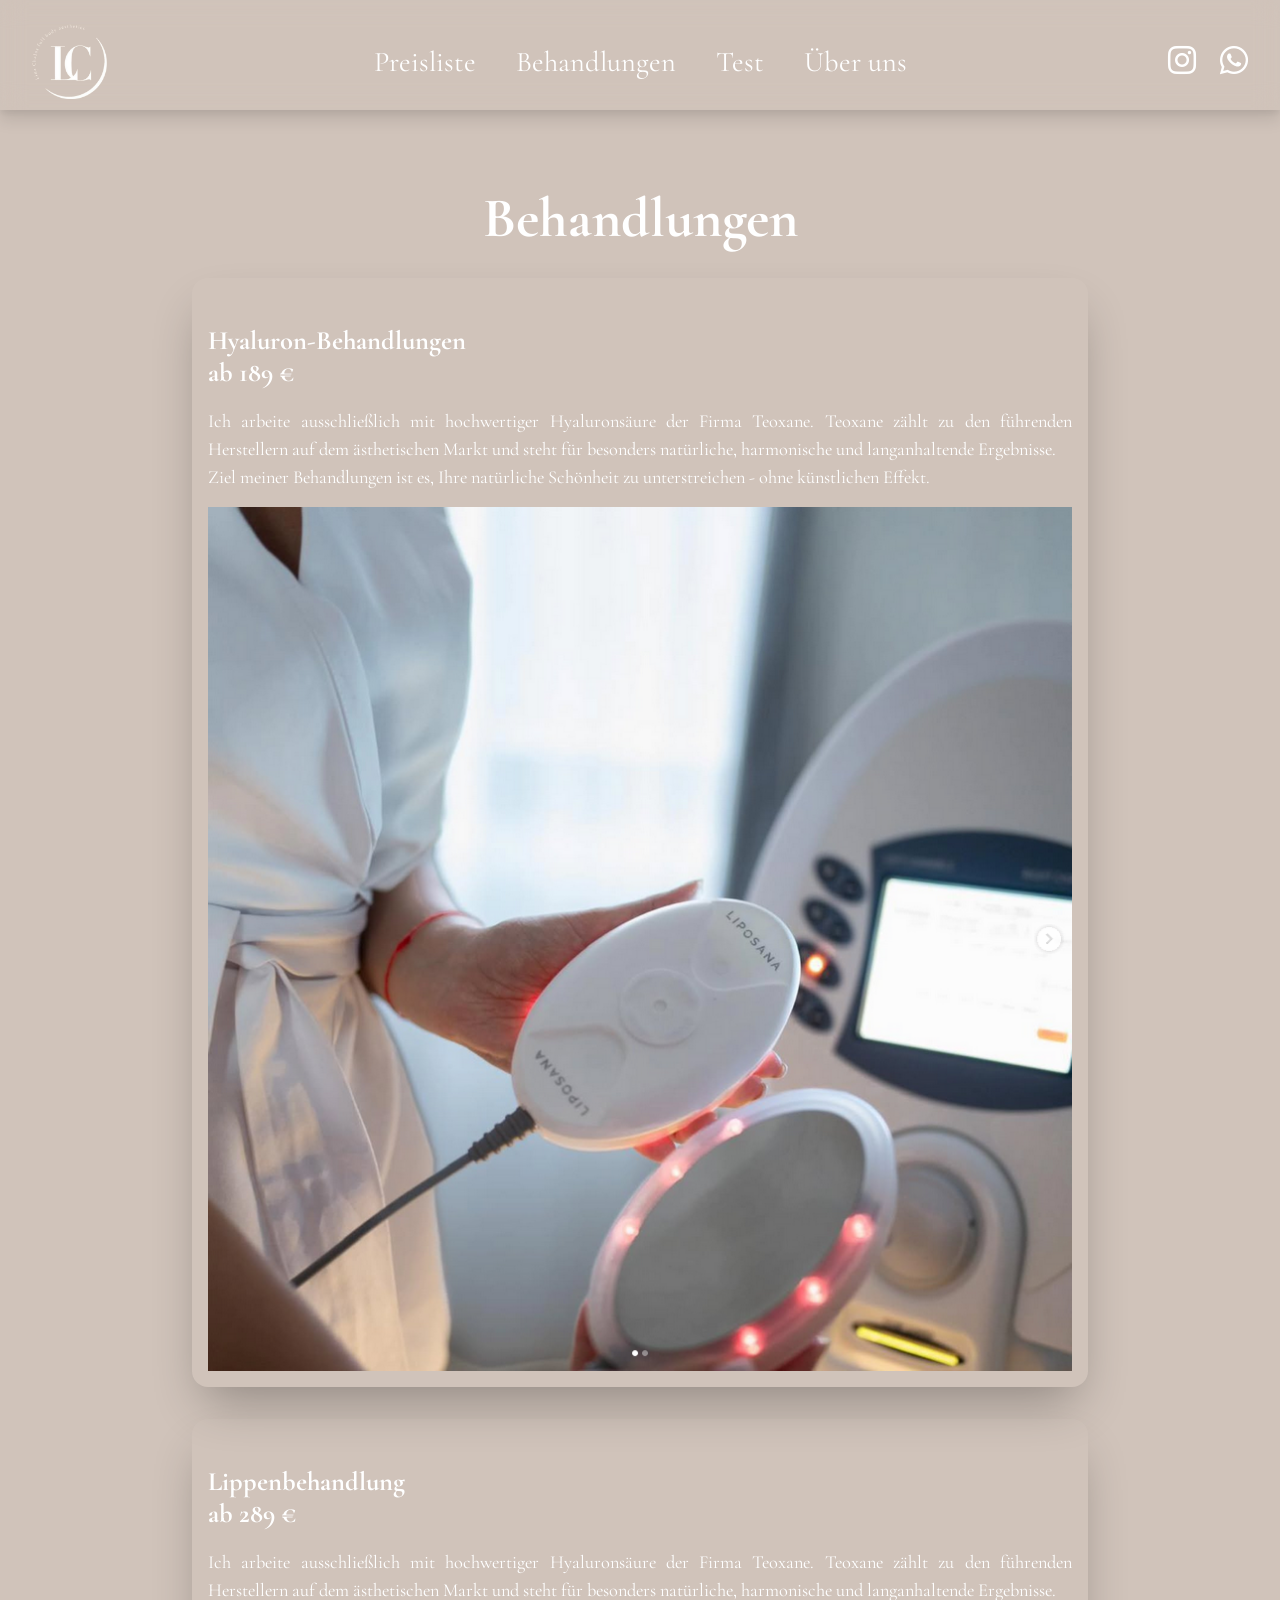
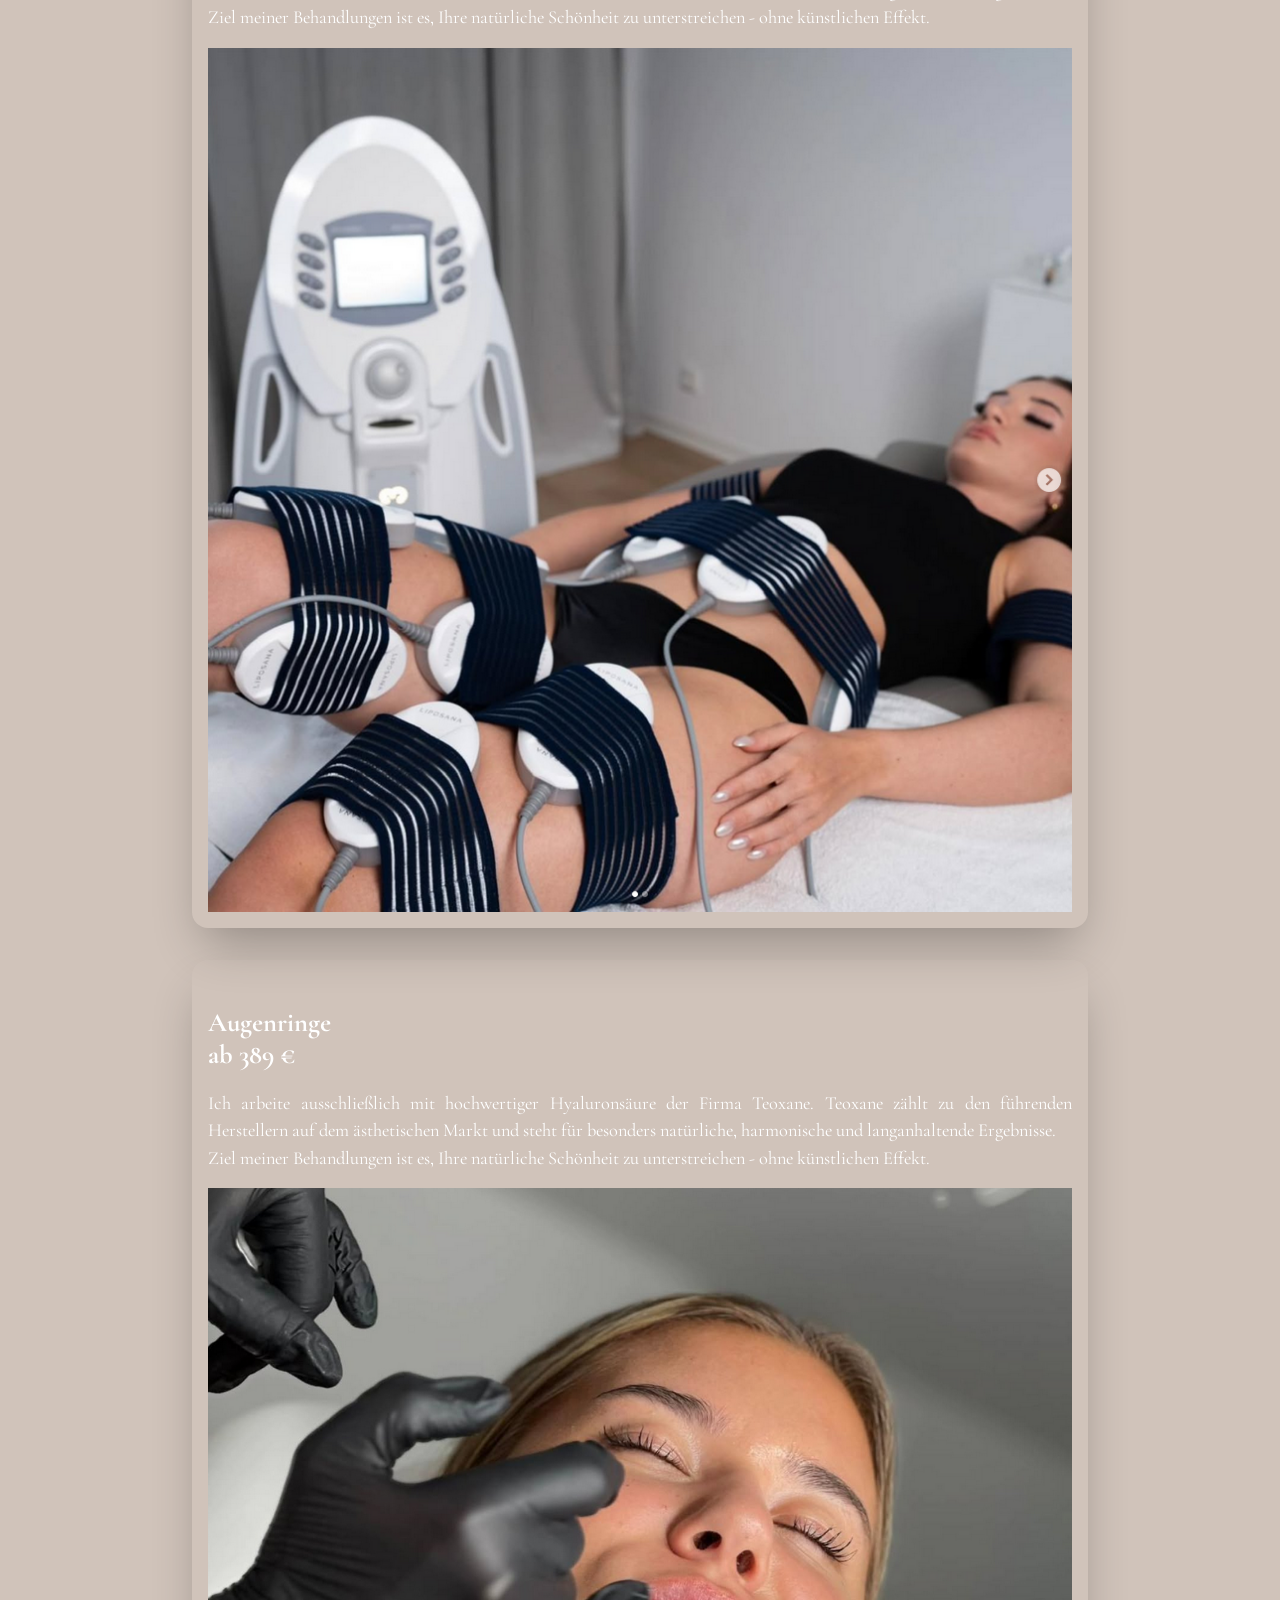
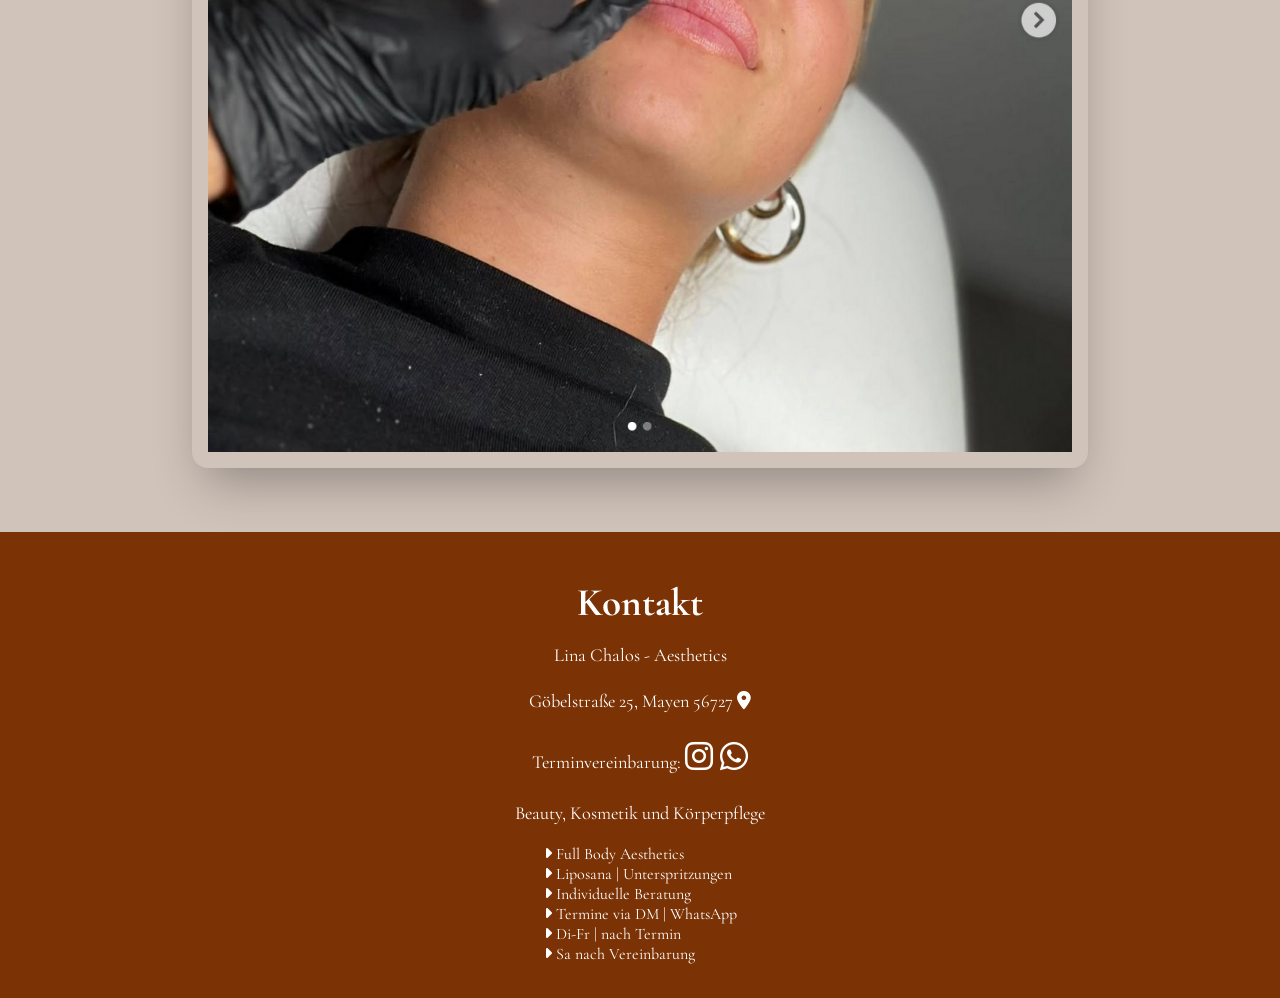
==== behandlungen.html @ 9b695834 "behandlungseite" ====
<!DOCTYPE html>
<html lang="de">

<head>
    <meta charset="UTF-8">
    <meta name="viewport" content="width=device-width, initial-scale=1.0">

    <title>Lina Chalos - Full Body Aesthetics</title>
    <!-- <script src="https://cdn.tailwindcss.com"></script> -->
    <link rel="stylesheet" href="stylesheet.css">
    <link href="https://fonts.googleapis.com/css2?family=Cormorant+Garamond:wght@400;500;600&display=swap"
        rel="stylesheet">
    <link rel="stylesheet" href="https://cdnjs.cloudflare.com/ajax/libs/font-awesome/6.5.0/css/all.min.css">
    <script src="script.js"></script>
</head>

<body class="hintergrund-beige">

    <!-- NAVBAR -->
    <nav>
        <div class="nav-container">

            <!-- Logo / Name -->
            <div class="logo">
                <a href="index.html">
                    <img src="images/logo-transparent2.png" alt="logo-linachalos-aesthetics">
                </a>
            </div>

            <!-- Desktop Navigation TODO übersetzten steht in chatgpt drinn Tailwind zu Css übersetzen -->
            <ul class="nav-menu">
                <li><a href="leistungen.html" class="font-luxery schrift-navigation">Preisliste</a>
                </li>
                <li><a href="#about" class="font-luxery schrift-navigation">Behandlungen</a></li>
                <li><a href="#about" class="font-luxery schrift-navigation">Test</a>
                </li>
                <li><a href="#about" class="font-luxery schrift-navigation">Über uns</a>
                </li>
            </ul>

            <!-- Instagram + Burger -->
            <div class="side-menu">

                <!-- Instagram -->
                <a href="https://www.instagram.com/lc_aesthetik/" target="_blank" class="instagram-logo">
                    <i class="fa-brands fa-instagram"></i>
                </a>

                <a href="https://wa.me/+491637782037" target="_blank" class="whatsapp-logo">
                    <i class="fa-brands fa-whatsapp"></i>
                </a>
                <button id="menu-btn" class="menu-btn-style font-luxery schrift-navigation">
                    <i class="fa-solid fa-bars"></i>
                </button>
            </div>
        </div>

        <!-- Mobile Menu -->
        <ul id="mobile-menu" class="mobile-menu-style">

            <li class="mobile-menu-liste mobile-menu-liste-style">
                <a href="leistungen.html" class="font-luxery schrift-navigation link-menu">Behandlungen</a>
            </li>
            <li class="mobile-menu-liste mobile-menu-liste-style">
                <a href="#about" class="font-luxery schrift-navigation">Über uns</a>
            </li>
            <li class="letzer-mobile-menu mobile-menu-letzte-liste-style">
                <a href="#about" class="font-luxery schrift-navigation">Impressum</a>
            </li>
        </ul>
    </nav>

    <!-- Preise -->
    <section id="erste-section" class="hintergrund-beige">

        <h1>
            Behandlungen
        </h1>

        <div class="bereich">

            <h3>Hyaluron-Behandlungen<br>ab 189 €</h3>
            <p>Ich arbeite ausschließlich mit hochwertiger Hyaluronsäure der Firma Teoxane.
                Teoxane
                zählt zu den führenden Herstellern auf dem ästhetischen Markt und steht für besonders natürliche,
                harmonische und langanhaltende Ergebnisse.<br>
                Ziel meiner Behandlungen ist es, Ihre natürliche Schönheit zu unterstreichen - ohne
                künstlichen Effekt. </p>

                <div class="card">
                <img src="images/behandlung1.png" alt="Lippenbehandlung 1">
            </div>
        </div>

        <div class="bereich">

            <h3>Lippenbehandlung<br>ab 289 €</h3>
            <p>Ich arbeite ausschließlich mit hochwertiger Hyaluronsäure der Firma Teoxane.
                Teoxane
                zählt zu den führenden Herstellern auf dem ästhetischen Markt und steht für besonders natürliche,
                harmonische und langanhaltende Ergebnisse.<br>
                Ziel meiner Behandlungen ist es, Ihre natürliche Schönheit zu unterstreichen - ohne
                künstlichen Effekt. </p>
            <div class="card">
                <img src="images/behandlung2.png" alt="Lippenbehandlung 1">
            </div>
        </div>

        <div class="bereich">

            <h3>Augenringe<br>ab 389 €</h3>
            <p>Ich arbeite ausschließlich mit hochwertiger Hyaluronsäure der Firma Teoxane.
                Teoxane
                zählt zu den führenden Herstellern auf dem ästhetischen Markt und steht für besonders natürliche,
                harmonische und langanhaltende Ergebnisse.<br>
                Ziel meiner Behandlungen ist es, Ihre natürliche Schönheit zu unterstreichen - ohne
                künstlichen Effekt. </p>

            <div class="card">
                <img src="images/behandlung3.png" alt="Lippenbehandlung 1">
            </div>
        </div>

    </section>

    <!-- CONTACT -->

    <footer class="footer-hintergrund">

        <h2>
            Kontakt
        </h2>

        <p>
            Lina Chalos - Aesthetics
        </p>

        <p>
            <a href="https://www.google.com/maps/place/G%C3%B6belstra%C3%9Fe+25,+56727+Mayen/@50.3298644,7.2211067,19.62z/data=!4m6!3m5!1s0x47be5b080a475837:0x84e1b6fbc0da92a9!8m2!3d50.3298758!4d7.2214305!16s%2Fg%2F11bw43x5q5?hl=de-de&entry=ttu&g_ep=EgoyMDI2MDQxNS4wIKXMDSoASAFQAw%3D%3D"
                target="_blank">
                Göbelstraße 25, Mayen 56727 <i class="fa-solid fa-location-dot"></i>
            </a>
        </p>

        <p>
            Terminvereinbarung:
            <!-- Instagram -->
            <a href="https://www.instagram.com/lc_aesthetik/" target="_blank"
                class="instagram-logo instagram-logo:hover px-1">
                <i class="fa-brands fa-instagram"></i>
            </a>
            <a href="https://wa.me/+491637782037" target="_blank" class="whatsapp-logo whatsapp-logo:hover">
                <i class="fa-brands fa-whatsapp"></i>
            </a>
        </p>
        <p>Beauty, Kosmetik und Körperpflege
        <ul class="font-luxury ">
            <li><i class="fa-solid fa-caret-right"></i> Full Body Aesthetics</li>
            <li><i class="fa-solid fa-caret-right"></i> Liposana | Unterspritzungen</li>
            <li><i class="fa-solid fa-caret-right"></i> Individuelle Beratung</li>
            <li><i class="fa-solid fa-caret-right"></i> Termine via DM | WhatsApp</li>
            <li><i class="fa-solid fa-caret-right"></i> Di-Fr | nach Termin</li>
            <li><i class="fa-solid fa-caret-right"></i></i> Sa nach Vereinbarung</li>
        </ul>
        </p>

    </footer>
    <script>
        imageSlides();
        // initNavbar();
        showBurgerMenu()
    </script>
</body>

</html>
---- stylesheet.css ----
@import "tailwindcss";

*, ::before, ::after {
  box-sizing: border-box;
}

body {
  font-size: 16px;
  margin: 0;
  padding: 0;
  width: 100%;
  overflow-x: hidden;
}

.hintergrund-beige {
  background-color: rgb(208, 195, 186);
}

.footer-hintergrund {
  background-color: rgb(123, 51, 6);
}

.font-luxury {
  font-family: 'Cormorant Garamond', serif;
}

.schrift-navigation {
  display: block;
  font-family: 'Cormorant Garamond', serif;
  font-size: clamp(1.5rem, 1.3rem + 0.6vw, 2.3rem);
  transition: all 0.5s ease;
  /* transition + duration-300 */
}

.schrift-navigation:hover {
  color: rgb(117, 81, 55);
  transform: scale(1.1);
  text-shadow:
    0 0 5px rgba(117, 81, 55, 0.6),
    0 0 10px rgba(117, 81, 55, 0.8),
    0 0 20px rgba(117, 81, 55, 1);
}

.nav-container {
  position: relative;         /* relative */
  display: flex;              /* flex */
  align-items: center;        /* items-center */
  padding-inline: 2rem;        /* px-8 (32px) rechts */
  padding-block: 1.5rem;        /* py-6 (24px) oben */
}

.nav-menu {
  display: none;
  position: absolute;
  left: 50%;
  transform: translateX(-50%);
  color: white;
  list-style: none; /* Entfernt die Aufzählungspunkte */
  padding: 0;       /* Entfernt den Standard-Einzug links */
  margin: 0;   /* Entfernt Standard-Abstände */
}

@media (min-width: 768px) {
  .nav-menu {
    display: flex;
    gap: 2.5rem;
    /* 10 * 0.25rem = 40px */
  }
}

.link-menu {
  text-decoration: none; /* Entfernt den Unterstrich */
  color: inherit;        /* Übernimmt die Farbe vom Elternelement (statt Blau) */
  cursor: pointer;       /* Behält das Finger-Symbol beim Drüberfahren */
}

.side-menu {
  margin-left: auto;
  /* ml-auto */
  display: flex;
  /* flex */
  align-items: center;
  /* items-center */
  gap: 1.5rem;
}

.menu-btn-style {
  color: white;
  background: none;
  border: none;
  padding: 0;
  cursor: pointer;
  appearance: none;
  transition-property: all;
  transition-timing-function: cubic-bezier(0.4, 0, 0.2, 1);
  transition-duration: 300ms;
}

 /* md:hidden (Ab 768px ausblenden) */
@media (min-width: 768px) {
  .menu-btn-style  {
    display: none;
  }
}

ul {
  list-style: none; /* Entfernt die Punkte */
  padding: 0;       /* Entfernt den Standard-Einzug links */
  margin: 0;        /* Entfernt Standard-Abstände */
}

a {
  text-decoration: none; /* Entfernt den Unterstrich */
  color: inherit;        /* Übernimmt die Farbe vom Elternelement */
}

.mobile-menu-style {
  /* Positionierung bleibt gleich */
  position: absolute;
  right: 0;
  top: 100%; /* "100%" bedeutet: Starte exakt da, wo die Navbar aufhört */
  z-index: 10;
  width: 16rem;

  /* Optik bleibt gleich */
  color: white;
  text-align: center;
  box-shadow: 0 10px 15px -3px rgba(0, 0, 0, 0.1);
  background-color: #646464cc; /* Beispiel-Hintergrund, damit man was sieht */

  /* --- DAS IST NEU FÜR DIE ANIMATION --- */
  opacity: 0;                /* Komplett durchsichtig */
  visibility: hidden;        /* Klicks gehen durch das Element hindurch */
  transform: translateY(-10px); /* Optional: Kleiner Slide-Effekt von oben */
  transition: all 800ms ease; /* Aktiviert die 1-Sekunden-Animation */
}

/* Ab 768px Breite wird das Menü強制 (forcé) ausgeblendet */
@media (min-width: 768px) {
  .mobile-menu-style {
    display: none !important;
    opacity: 0;
    visibility: hidden;
  }
}

/*Neue Klasse für MEnü punkt ausfahren*/
.is-open {
  opacity: 1;
  visibility: visible;
  transform: translateY(0);
}

.mobile-menu-liste {
  padding-top: 0.25rem;        /* py-1 (oben) */
  padding-bottom: 0.25rem;     /* py-1 (unten) */
  /*list-style: none;             Optional: Entfernt den Standard-Punkt */
}

.mobile-menu-liste-style {
  border-top: 2px solid white; /* border-t-2 & border-white */
}


.letzer-mobile-menu {
  /*border-color: white;       border-white */
  /*border-top-width: 2px;     border-t-2 */
  /*order-top-style: solid;   (In Tailwind impliziert) */
  
  /*padding-top: 0.25rem;      py-1 (1 * 0.25rem = 4px) */
  /*padding-bottom: 0.5rem;    pb-2 (2 * 0.25rem = 8px) */

  padding-top: 0.25rem;        /* pt-1 (Teil von py-1) -> 4px */
  padding-bottom: 0.5rem;      /* pb-2 (überschreibt pb-1) -> 8px */

}

.mobile-menu-letzte-liste-style {
  border-top: 2px solid white; /* border-t-2 & border-white */
  border-bottom: 2px solid white;
}

.text-geld {
  font-family: 'Cormorant Garamond', serif;
  color: rgb(117, 81, 55);
  font-weight: 900;
  font-size: 26px;
}

.instagram-logo {
  color: white;
  /* text-white */
  font-size: 2rem;
  /* text-2xl entspricht 1.5rem */
  transition: all 0.5s ease;
  /* transition + duration-300 */
}

.instagram-logo:hover {
  color: rgb(236, 72, 153);
  /* hover:text-pink-400 */
  transform: scale(1.1);
  /* hover:scale-110 */
  filter:
    drop-shadow(0 0 10px rgba(236, 72, 153, 0.9))
    /* hover:drop-shadow[...] */
    drop-shadow(0 0 20px rgba(236, 72, 153, 0.9));
}

.whatsapp-logo {
  color: white;
  /* text-white */
  font-size: 2rem;
  /* text-2xl entspricht 1.5rem */
  transition: all 0.5s ease;
  /* transition + duration-300 */
}

.whatsapp-logo:hover {
  color: rgb(37, 211, 102);
  /* hover:text-pink-400 */
  transform: scale(1.1);
  /* hover:scale-110 */
  filter:
    drop-shadow(0 0 10px rgba(37, 211, 102, 0.9)) drop-shadow(0 0 20px rgba(37, 211, 102, 0.9));
  /* hover:drop-shadow[...] */
}

nav {
  position: fixed;
  /* fixed */
  height: 110px;
  top: 0;
  /* top-0 */
  left: 0;
  /* left-0 */
  width: 100%;
  /* w-full */
  z-index: 10;
  /* z-10 */
  backdrop-filter: blur(12px);
  /* backdrop-blur-md */
  -webkit-backdrop-filter: blur(12px);
  /* für Safari */
  box-shadow: 0 10px 15px rgba(0, 0, 0, 0.1), 0 4px 6px rgba(0, 0, 0, 0.05);
  /* shadow-lg */
  transition: all 0.5s ease;
}

.logo img {
  height: 75px;
  width: auto;
  display: block;
}

h1 {
  font-family: 'Cormorant Garamond', serif;
  font-weight: bold;
  font-size: clamp(2rem, 1.28rem + 3.08vw, 3.5rem) !important;
  line-height: 1;
  font-weight: 800;
  color: white;
  margin-bottom: 1.5rem;
  text-align: center;
}

h2 {
  font-family: 'Cormorant Garamond', serif;
  font-weight: bolder;
  color: white;
  font-size: clamp(1.625rem, 1.29rem + 1.44vw, 2.5rem) !important;
  line-height: 1.1;
  margin-bottom: 0.75rem;
}

h3 {
  font-family: 'Cormorant Garamond', serif;
  font-weight: bolder;
  font-size: clamp(1.25rem, 1.08rem + 0.72vw, 1.75rem) !important;
  line-height: 1.2;
  color: white;
  /*text-decoration: underline;*/
  margin-top: 2rem;
  margin-bottom: 0.75rem;
}

p {
  font-family: 'Cormorant Garamond', serif;
  font-size: 1.2rem;
  color: white;
  margin-bottom: 1rem;
  font-size: clamp(1rem, 0.94rem + 0.26vw, 1.1875rem);
  line-height: 1.5;
}

span {
  font-family: 'Cormorant Garamond', serif;
  font-size: 1.5rem;
  color: white;
  margin-bottom: 0.5rem;
  font-size: clamp(1rem, 0.94rem + 0.26vw, 1.1875rem);
  line-height: 1.5;
}

#erste-section {
  padding-top: 9rem;
   /*Oben/Unten 7rem, Links/Rechts 0 */
}
   

  section {
  padding: 2rem 0;
}

footer {
  text-align: center;
  padding: 1rem 0; 
  color: white;
}

footer ul {
  list-style: none; /* Entfernt die Aufzählungspunkte */
  display: inline-block; /* Sorgt dafür, dass die Liste nur so breit wie ihr Inhalt ist */
  text-align: left;
}

.bereich {
  /* max-w-4xl (896px ist der Standardwert für 4xl) */
  max-width: 896px;

  /* mx-auto (Zentriert den Container) 
  margin-right: auto;
  margin-left: auto;*/

  /* px-4 (Horizontales Padding: 1rem / 16px) 
  padding-left: 1rem;
  padding-right: 1rem;*/
  padding: 1rem 1rem;

  /* py-4 (Vertikales Padding: 1rem / 16px) 
  padding-top: 1rem;
  padding-bottom: 1rem;*/

  margin: 2rem auto;
  text-align: justify; /* Aktiviert den Blocksatz */
  
  /* Wichtig für schöne Optik im Blocksatz: */
  hyphens: auto;       /* Trennt lange Wörter automatisch mit Bindestrich */
  word-break: break-word; 

  /* shadow-2xl (Ein sehr weicher, tiefer Schatten) */
  box-shadow: 0 25px 50px -12px rgba(0, 0, 0, 0.3);

  /* rounded-2xl (Stark abgerundete Ecken: 1rem / 16px) */
  border-radius: 1rem;
}

/* sm:px-6 (Ab 640px Bildschirmbreite wird das seitliche Padding erhöht) */
@media (max-width: 766px) {
  .bereich {
    padding-left: 1.5rem;
    /* 24px */
    padding-right: 1.5rem;
    /* 24px */
    /*padding: 2rem;  32px statt 24px */
    max-width: calc(766px * 0.4) !important;
    /* sm:rounded-3xl (Falls die Ecken auf großen Screens runder sein sollen) */
    border-radius: 1.5rem;
    /* 24px */

    /* sm:shadow-2xl bleibt oft gleich, kann aber intensiver werden */
    box-shadow: 0 35px 60px -15px rgba(0, 0, 0, 0.3);
  }
}

/* Damit das Bild nicht aus dem Container ausbircht*/
.bereich img {
  max-width: 100%; /*Du darfst so groß sein wie du willst, aber niemals breiter als dein Container (.bereich).*/
  height: auto; /* Keine Verzerrung beiim vergrößeßern verkelinern*/
  display: block; /* Verhindert einen kleinen Abstand unter dem Bild */
  margin: 0 auto;   /* Zentriert das Bild horizontal */
}

/* TODO: OVerlay bereich verändert sich und verzerrt das bild weil die schrift sich ncith anpasst. 
1. ein max relative height ermitteln: mit clamop gelöst ist overlay beahndlungen, aber bild soll nicht ein fr sein, kleiner
2. Schrift größe relative vergrößern*/
.cards-container {
  width: 100%;
  display: grid;
  grid-template-columns: 1fr 1fr 1fr;
  grid-template-areas:
    "card card card";
  justify-content: center;
  place-items: center;
  max-width: 1500px;
  gap: 2px;
  margin: 0 auto;
}

@media (max-width: 766px) {
  .cards-container {
    grid-template-columns: 1fr;
    grid-template-areas:
      "card";
    max-width: calc(766px * 0.4) !important;
    /* Damit es auf dem Handy nicht zu breit wird, begrenzen wir es zusätzlich 
    width: min(90%, 600px); */

    gap: 2px;
    margin: 0 auto;
  }
}

/* Eine Karte ist ein kleines Grid mit 1 Zelle,
   Bild und Text liegen beide in derselben Zelle (1/1) übereinander */
.card {
  width: 100%;
  /*height: 100%;*/
  display: grid;
  place-items: end;
}

/* Bild */
.card img {
  width: 100%;
  height: 100%;
  object-fit: cover;
  grid-area: 1 / 1;
}

/* 🔥 Hover Effekt 
.card:hover {
  transform: translateY(-5px) scale(1.05);
  box-shadow: 0 10px 30px rgba(117, 81, 55, 0.2);
}*/

.behandlungen {
  font-weight: bold;
  color: white;
  font-family: 'Cormorant Garamond', serif;
  margin-top: 24px;
  margin-bottom: 8px;
}

/* Overlay-Text bündig über dem Bild */
.overlaytext-behandlung {
  grid-area: 1 / 1;
  width: 100%;
  /*height: 100%;*/
  /* Füllt die ganze Karte aus
  display: flex;
  /* Text besser ausrichten 
  flex-direction: column;*/
  justify-content: center;
  /* Text vertikal zentrieren */
  background-color: rgba(0, 0, 0, 0.65);
  font-family: 'Cormorant Garamond', serif;
  line-height: 1.1;
  font-size: clamp(1rem, 0.94rem + 0.26vw, 1.5rem) !important;
  line-height: 1.5;
  color: white;
  padding: 1.5rem;
  margin: 0 auto;

  /* Padding wird nicht zur Breite addiert */
}

.price-list-lippenbehandlung {
  border-top: 1px solid #eee;
}

/* Einzelne Zeile */
.price-row {
  display: flex;
  font-family: 'Cormorant Garamond', serif;
  font-size: 1.275rem !important;
  justify-content: space-between;
  padding: 10px 0;
  border-bottom: 1px solid #eee;
}
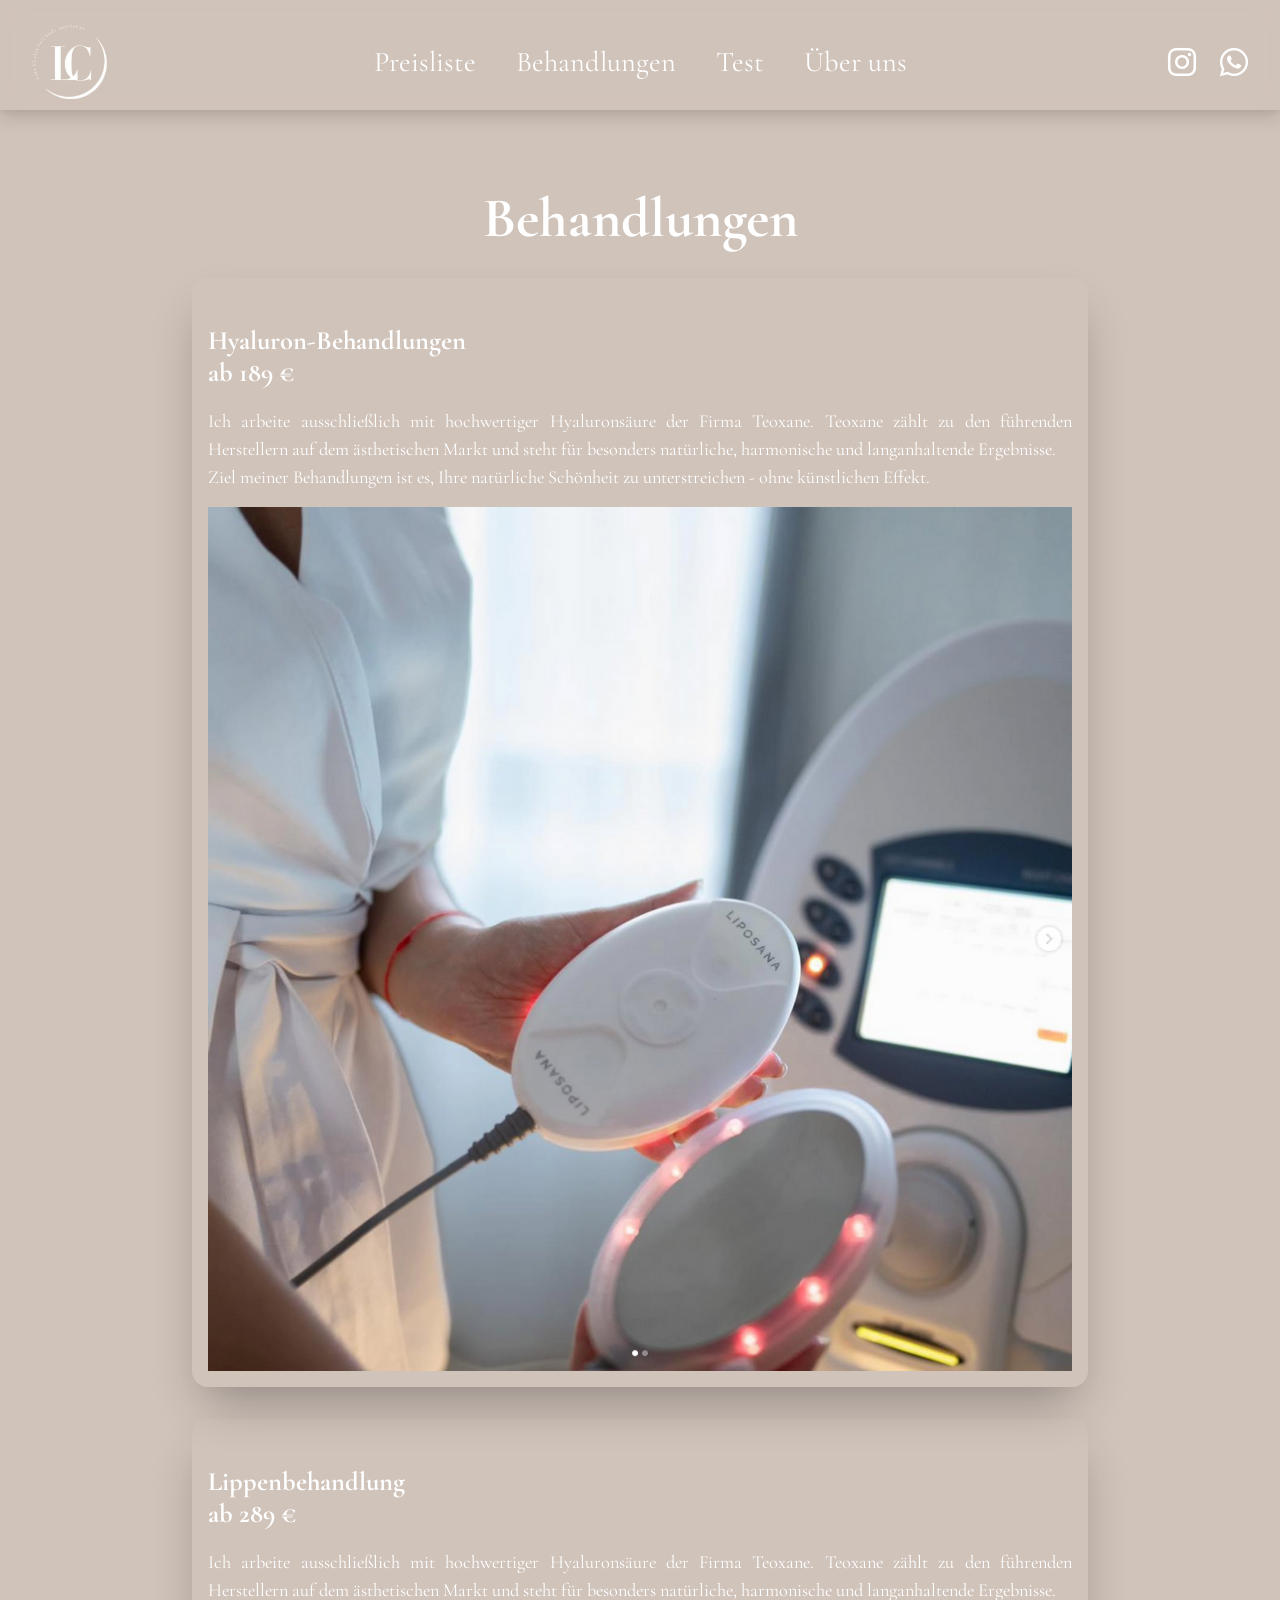
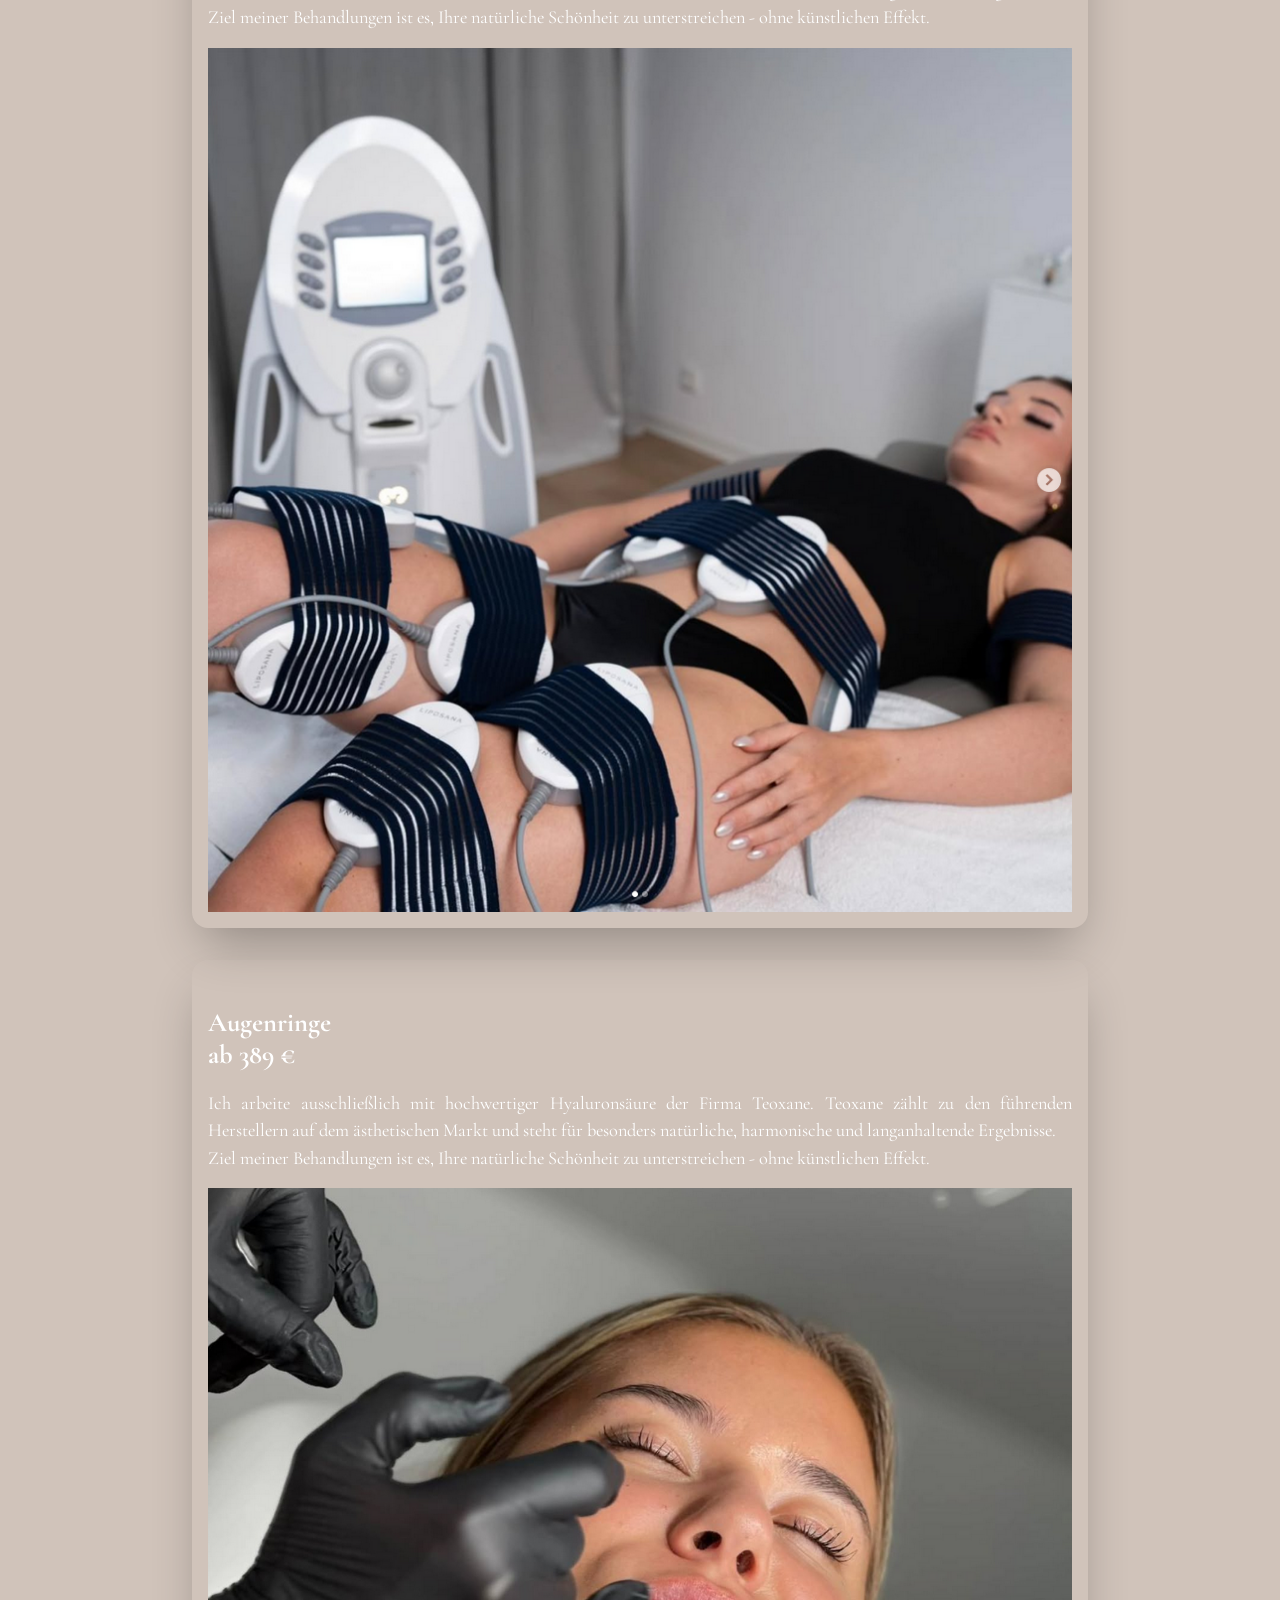
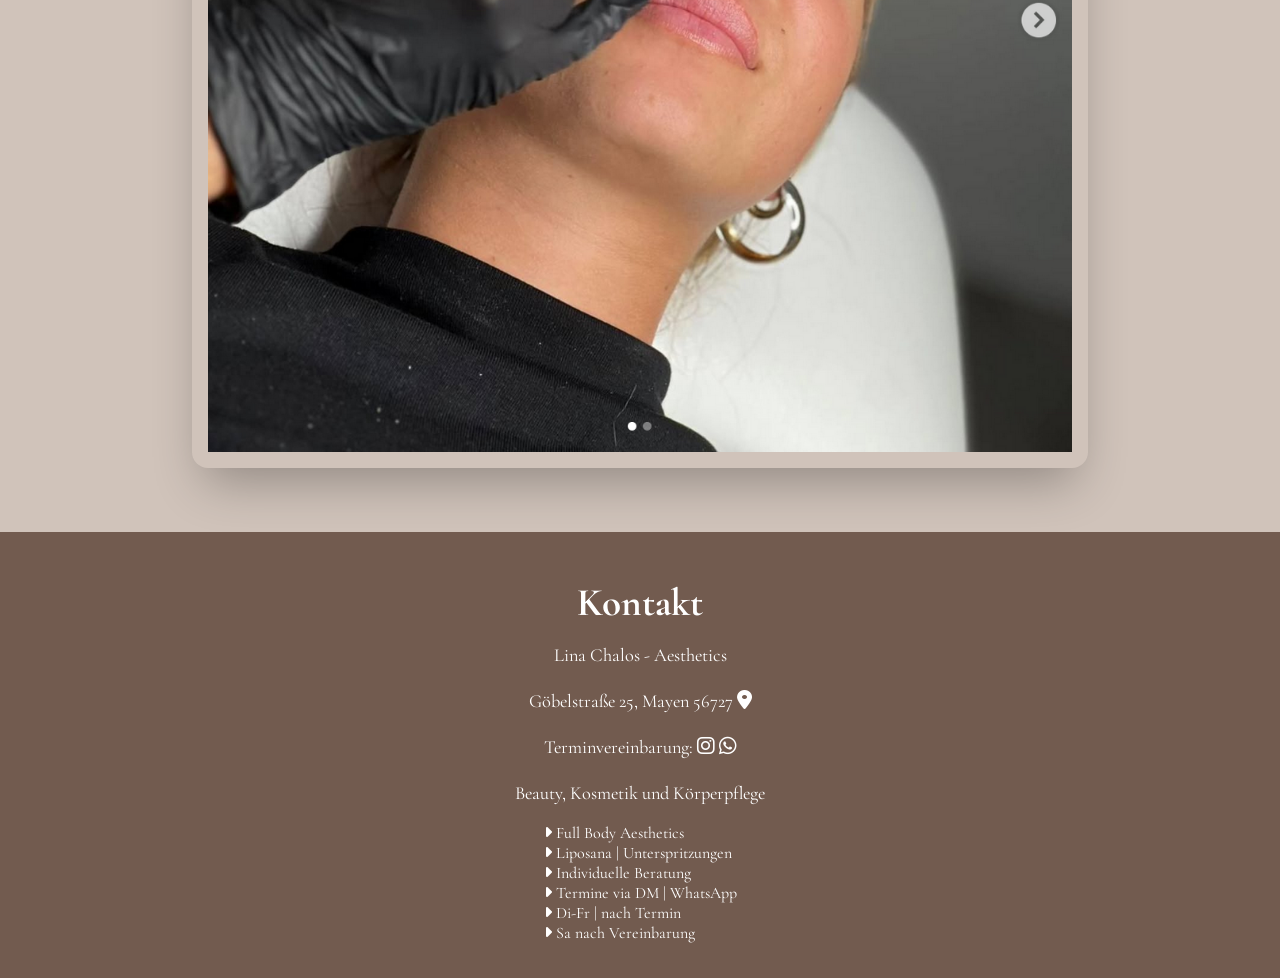
==== commit 7a5e0957: "fotos behandlung" ====
--- a/behandlungen.html
+++ b/behandlungen.html
@@ -43,11 +43,11 @@
 
                 <!-- Instagram -->
                 <a href="https://www.instagram.com/lc_aesthetik/" target="_blank" class="instagram-logo">
-                    <i class="fa-brands fa-instagram"></i>
+                    <i class="fa-brands fa-instagram nav-icon"></i>
                 </a>
 
                 <a href="https://wa.me/+491637782037" target="_blank" class="whatsapp-logo">
-                    <i class="fa-brands fa-whatsapp"></i>
+                    <i class="fa-brands fa-whatsapp nav-icon"></i>
                 </a>
                 <button id="menu-btn" class="menu-btn-style font-luxery schrift-navigation">
                     <i class="fa-solid fa-bars"></i>
@@ -59,7 +59,7 @@
         <ul id="mobile-menu" class="mobile-menu-style">
 
             <li class="mobile-menu-liste mobile-menu-liste-style">
-                <a href="leistungen.html" class="font-luxery schrift-navigation link-menu">Behandlungen</a>
+                <a href="behandlungen.html" class="font-luxery schrift-navigation link-menu">Behandlungen</a>
             </li>
             <li class="mobile-menu-liste mobile-menu-liste-style">
                 <a href="#about" class="font-luxery schrift-navigation">Über uns</a>
@@ -77,7 +77,7 @@
             Behandlungen
         </h1>
 
-        <div class="bereich">
+        <div id="hyaluron" class="bereich">
 
             <h3>Hyaluron-Behandlungen<br>ab 189 €</h3>
             <p>Ich arbeite ausschließlich mit hochwertiger Hyaluronsäure der Firma Teoxane.
@@ -92,7 +92,7 @@
             </div>
         </div>
 
-        <div class="bereich">
+        <div id="lippenbehandlung" class="bereich">
 
             <h3>Lippenbehandlung<br>ab 289 €</h3>
             <p>Ich arbeite ausschließlich mit hochwertiger Hyaluronsäure der Firma Teoxane.
@@ -106,7 +106,7 @@
             </div>
         </div>
 
-        <div class="bereich">
+        <div id="augenringe" class="bereich">
 
             <h3>Augenringe<br>ab 389 €</h3>
             <p>Ich arbeite ausschließlich mit hochwertiger Hyaluronsäure der Firma Teoxane.
@@ -125,7 +125,7 @@
 
     <!-- CONTACT -->
 
-    <footer class="footer-hintergrund">
+        <footer class="footer-hintergrund">
 
         <h2>
             Kontakt
@@ -138,7 +138,7 @@
         <p>
             <a href="https://www.google.com/maps/place/G%C3%B6belstra%C3%9Fe+25,+56727+Mayen/@50.3298644,7.2211067,19.62z/data=!4m6!3m5!1s0x47be5b080a475837:0x84e1b6fbc0da92a9!8m2!3d50.3298758!4d7.2214305!16s%2Fg%2F11bw43x5q5?hl=de-de&entry=ttu&g_ep=EgoyMDI2MDQxNS4wIKXMDSoASAFQAw%3D%3D"
                 target="_blank">
-                Göbelstraße 25, Mayen 56727 <i class="fa-solid fa-location-dot"></i>
+                Göbelstraße 25, Mayen 56727 <i class="fa-solid fa-location-dot footer-icon"></i>
             </a>
         </p>
 
@@ -146,15 +146,15 @@
             Terminvereinbarung:
             <!-- Instagram -->
             <a href="https://www.instagram.com/lc_aesthetik/" target="_blank"
-                class="instagram-logo instagram-logo:hover px-1">
-                <i class="fa-brands fa-instagram"></i>
+                class="instagram-logo">
+                <i class="fa-brands fa-instagram footer-icon"></i>
             </a>
-            <a href="https://wa.me/+491637782037" target="_blank" class="whatsapp-logo whatsapp-logo:hover">
-                <i class="fa-brands fa-whatsapp"></i>
+            <a href="https://wa.me/+491637782037" target="_blank" class="whatsapp-logo">
+                <i class="fa-brands fa-whatsapp footer-icon"></i>
             </a>
         </p>
         <p>Beauty, Kosmetik und Körperpflege
-        <ul class="font-luxury ">
+        <ul class="font-luxury">
             <li><i class="fa-solid fa-caret-right"></i> Full Body Aesthetics</li>
             <li><i class="fa-solid fa-caret-right"></i> Liposana | Unterspritzungen</li>
             <li><i class="fa-solid fa-caret-right"></i> Individuelle Beratung</li>
--- a/stylesheet.css
+++ b/stylesheet.css
@@ -17,7 +17,13 @@
 }
 
 .footer-hintergrund {
+  background-color: rgb(114, 91, 79);
+  /**
   background-color: rgb(123, 51, 6);
+  background-color: rgb(160, 145, 135); Mitelbeige/Taupe
+  background-color: rgb(100, 90, 85); Dunkelbraun/Grau
+  background-color: rgb(114, 91, 79); dunkel beige
+  */
 }
 
 .font-luxury {
@@ -190,10 +196,17 @@
 .instagram-logo {
   color: white;
   /* text-white */
-  font-size: 2rem;
   /* text-2xl entspricht 1.5rem */
   transition: all 0.5s ease;
   /* transition + duration-300 */
+}
+
+.nav-icon {
+  font-size: 2rem;
+}
+
+.footer-icon {
+  font-size: 20px;
 }
 
 .instagram-logo:hover {
@@ -210,7 +223,6 @@
 .whatsapp-logo {
   color: white;
   /* text-white */
-  font-size: 2rem;
   /* text-2xl entspricht 1.5rem */
   transition: all 0.5s ease;
   /* transition + duration-300 */
@@ -402,7 +414,7 @@
     grid-template-columns: 1fr;
     grid-template-areas:
       "card";
-    max-width: calc(766px * 0.4) !important;
+    max-width: calc(766px * 0.6) !important;
     /* Damit es auf dem Handy nicht zu breit wird, begrenzen wir es zusätzlich 
     width: min(90%, 600px); */
 
@@ -453,10 +465,10 @@
   flex-direction: column;*/
   justify-content: center;
   /* Text vertikal zentrieren */
-  background-color: rgba(0, 0, 0, 0.65);
+  background-color: rgb(114, 91, 79);
   font-family: 'Cormorant Garamond', serif;
   line-height: 1.1;
-  font-size: clamp(1rem, 0.94rem + 0.26vw, 1.5rem) !important;
+  font-size: clamp(1.4rem, 1rem + 0.6vw, 3rem) !important;
   line-height: 1.5;
   color: white;
   padding: 1.5rem;
